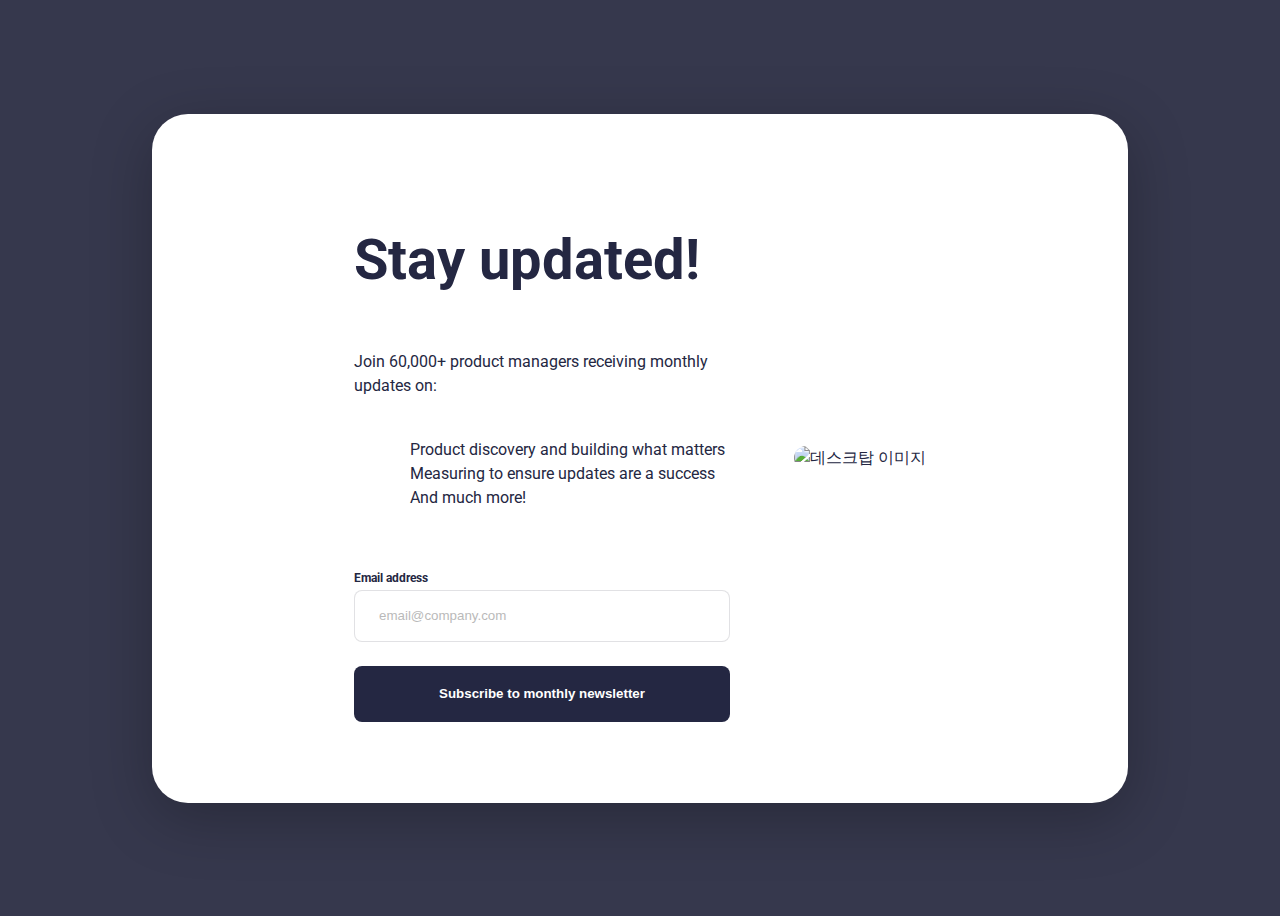
==== 변지인/index.html @ 132449b1 "PC버전-success페이지 완료" ====
<!DOCTYPE html>
<html lang="en">
<head>
  <meta charset="UTF-8">
  <meta name="viewport" content="width=device-width, initial-scale=1.0"> <!-- displays site properly based on user's device -->

  <link rel="icon" type="image/png" sizes="32x32" href="./assets/images/favicon-32x32.png">

  <link rel="stylesheet" href="./css/reset.css">
  <link rel="stylesheet" href="./css/common.css">
  <link rel="stylesheet" href="./css/index.css">

  <link href='https://fonts.googleapis.com/css?family=Roboto' rel='stylesheet'>

  <title>Frontend Mentor | Newsletter sign-up form with success message</title>

  <style>
    .attribution { font-size: 11px; text-align: center; }
    .attribution a { color: hsl(228, 45%, 44%); }
  </style>
</head>
<body>
  <!-- 공간 -->
  <main>
    <!-- 흰 박스 -->
    <div class="box">
      <!-- 글자있는 왼쪽 박스 -->
      <div class="contentBox">
        <!-- 설명하는 text부분 -->
        <div class="text">
          <h1>Stay updated!</h1>
          <span>Join 60,000+ product managers receiving monthly updates on:</span>
          <ul>
            <li>Product discovery and building what matters</li>
            <li>Measuring to ensure updates are a success</li>
            <li>And much more!</li>
          </ul>
        </div>
        <!-- 동작하는 email부분 -->
        <form>
          <div class="emailBox">
            <label for="email">Email address</label>
            <input type="text" name="email" id="email" placeholder="email@company.com">
          </div>
          <button type="submit">Subscribe to monthly newsletter</button>
        </form>
      </div>
      <!-- 그림있는 오른쪽 박스 -->
      <div class="imgBox">
        <img class="pc" src="./assets/images/illustration-sign-up-desktop.svg" alt="데스크탑 이미지">
        <!-- <img class="mobile" src="./assets/images/illustration-sign-up-mobile.svg" alt="모바일 이미지"> -->
      </div>
    </div>
  </main>
</body>
</html>
---- 변지인/css/common.css ----
body{
  /* 전체 배경색 */
  background: #36384D;
  /* 서체 */
  font-family: Roboto;
  font-feature-settings: 'clig' off, 'liga' off;
	color: #242742;
	font-size: 16px;
	font-style: normal;
	font-weight: 400;
	line-height: 150%;
}
/* 공간 */
main{
  display: flex;
  justify-content: center;
  align-items: center;
  height: 100vh;
}
/* 흰 박스 */
.box{
  display: flex;
  justify-content: center;
  align-items: center;
  background: #FFF;
  box-shadow: 0px 15px 60px 0px rgba(0, 0, 0, 0.25);
  border-radius: 36px;
}
/* text부분 */
h1{
  width: 346px;
  font-size: 56px;
  font-weight: 700;
  line-height: 100%; /* 56px */
}
/* text부분과 email부분의 공통 */
.text, form{
  display: flex;
  justify-content: center;
  gap: 24px;
  flex-direction: column;
}
/* 버튼 */
button{
  border: none;
  width: 376px;
  height: 56px;
  border-radius: 8px;
  background: #242742;
  color: #fff;
  font-weight: 700;
}
/* 버튼누를때 */
button:active{
  background: var(--Gradient-1, linear-gradient(204deg, #FF6A3A 0%, #FF527B 100%));
  box-shadow: 0px 16px 32px 0px rgba(255, 97, 85, 0.50);
}
---- 변지인/css/index.css ----
/* 공간 main부분 -> common */
/* 흰 박스 */
/* 흰 박스 공통부분 -> common */
.box{
  width: 928px;
  height: 641px;
  gap: 64px;
  padding: 24px;
}
/* 글자있는 왼쪽 박스 */
.contentBox{
  display: flex;
  justify-content: center;
  align-items: center;
  gap: 40px;
  flex-direction: column;
  width: 376px;
}
/* text부분, form부분 공통-> common */
/* text부분 */
/* h1 공통부분 -> common */
li{
  display: flex;
  gap: 16px;
}
/* Q) list-style-image가 안되는 이유
A) ::marker로 인식하기 때문에 바뀌지 않으므로 ::before로 바꾸고 content로 주기 */
li::before{ 
  content: url(../assets/images/icon-list.svg);
}
/* email부분 */
.emailBox{
  display: flex;
  flex-direction: column;
}
.emailBox label{
  font-size: 12px;
  font-weight: 700;
}
.emailBox input{
  opacity: 0.5;
  width: 326px;
  height: 18px;
  border-radius: 8px;
  border: 1px solid rgba(25, 24, 43, 0.25);
  padding: 16px 24px;
}
/* 버튼 공통부분 -> common */
/* 그림있는 오른쪽 박스 */
.imgBox img{
  border-radius: 16px;
  border: 0px solid #19182B;
  width: 400px;
  height: 593px;
}
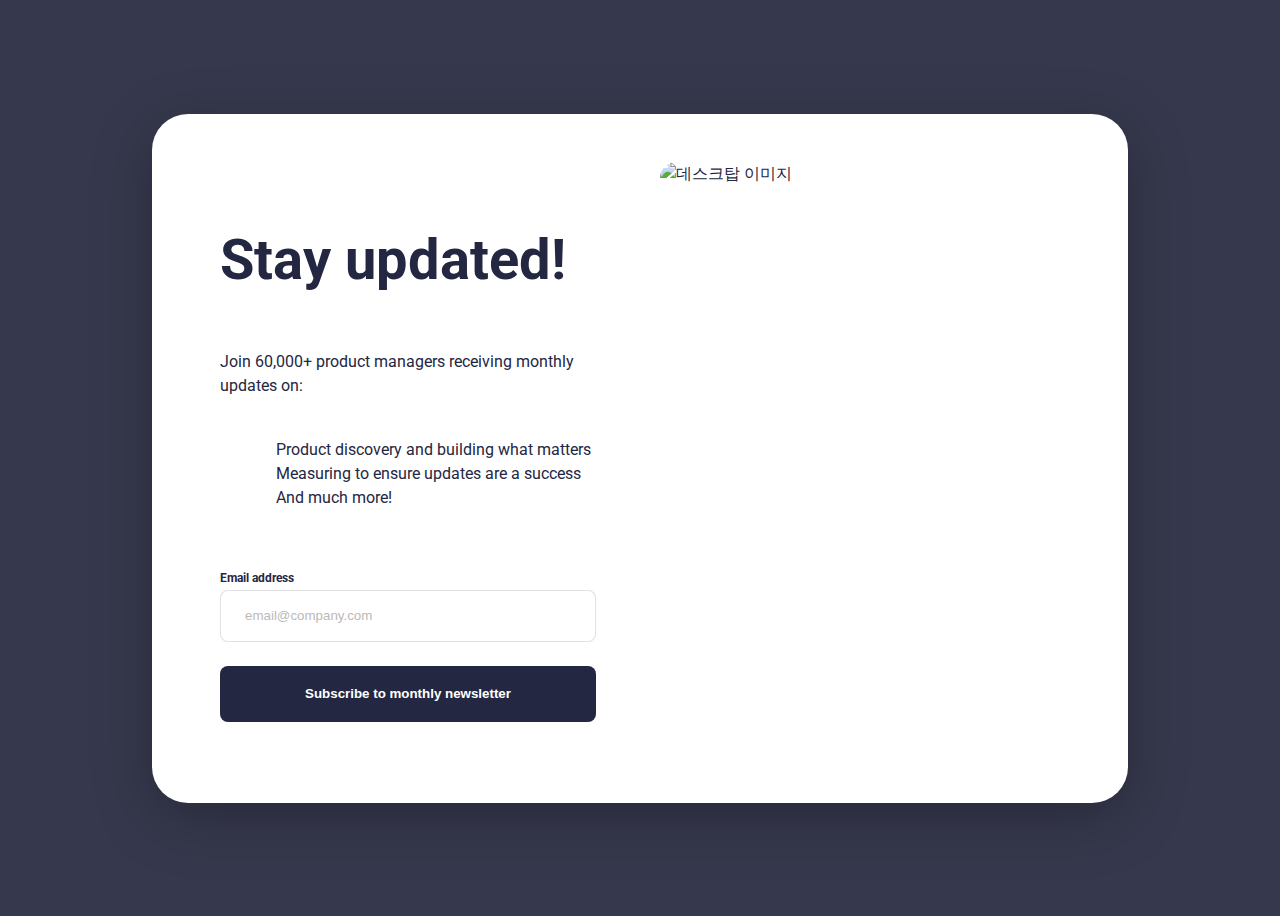
==== commit dcf5f970: "Merge pull request #6 from byunjiin/main" ====
--- a/변지인/index.html
+++ b/변지인/index.html
@@ -39,18 +39,21 @@
         <!-- 동작하는 email부분 -->
         <form>
           <div class="emailBox">
-            <label for="email">Email address</label>
+            <div id="emailInfo">
+              <label for="email">Email address</label>
+            </div>
             <input type="text" name="email" id="email" placeholder="email@company.com">
           </div>
-          <button type="submit">Subscribe to monthly newsletter</button>
+          <button type="submit" id="emailBtn">Subscribe to monthly newsletter</button>
         </form>
       </div>
       <!-- 그림있는 오른쪽 박스 -->
       <div class="imgBox">
         <img class="pc" src="./assets/images/illustration-sign-up-desktop.svg" alt="데스크탑 이미지">
-        <!-- <img class="mobile" src="./assets/images/illustration-sign-up-mobile.svg" alt="모바일 이미지"> -->
+        <img class="mobile" src="./assets/images/illustration-sign-up-mobile.svg" alt="모바일 이미지">
       </div>
     </div>
   </main>
+  <script src="./javascript/validation.js"></script>
 </body>
 </html>--- a/변지인/css/common.css
+++ b/변지인/css/common.css
@@ -54,4 +54,21 @@
 button:active{
   background: var(--Gradient-1, linear-gradient(204deg, #FF6A3A 0%, #FF527B 100%));
   box-shadow: 0px 16px 32px 0px rgba(255, 97, 85, 0.50);
+}
+
+@media (min-width: 375px) and (max-width:412px){
+  body{
+    background: #fff;
+  }
+  .box{
+    width: 375px;
+    gap: 40px;
+  }
+  h1{
+    width: 327px;
+    font-size: 40px;
+  }
+  button{
+    width: 372px;
+  }
 }--- a/변지인/css/index.css
+++ b/변지인/css/index.css
@@ -33,7 +33,11 @@
   display: flex;
   flex-direction: column;
 }
-.emailBox label{
+#emailInfo{
+  display: flex;
+  flex-direction: row;
+  align-items: center;
+  justify-content: space-between;
   font-size: 12px;
   font-weight: 700;
 }
@@ -47,9 +51,31 @@
 }
 /* 버튼 공통부분 -> common */
 /* 그림있는 오른쪽 박스 */
-.imgBox img{
+.imgBox .pc{
+  display: block;
   border-radius: 16px;
   border: 0px solid #19182B;
   width: 400px;
   height: 593px;
+}
+.imgBox .mobile{
+  display: none;
+  width: 375px;
+  height: 284px;
+  border-radius: 0px 0px 16px 16px;
+  border: 0px solid #19182B;
+}
+
+@media (min-width: 375px) and (max-width:412px){
+  .box{
+    flex-direction: column-reverse;
+    height: 802px;
+    padding-bottom: 40px;
+  }
+  .imgBox .pc{
+    display: none;
+  }
+  .imgBox .mobile{
+    display: block;
+  }
 }